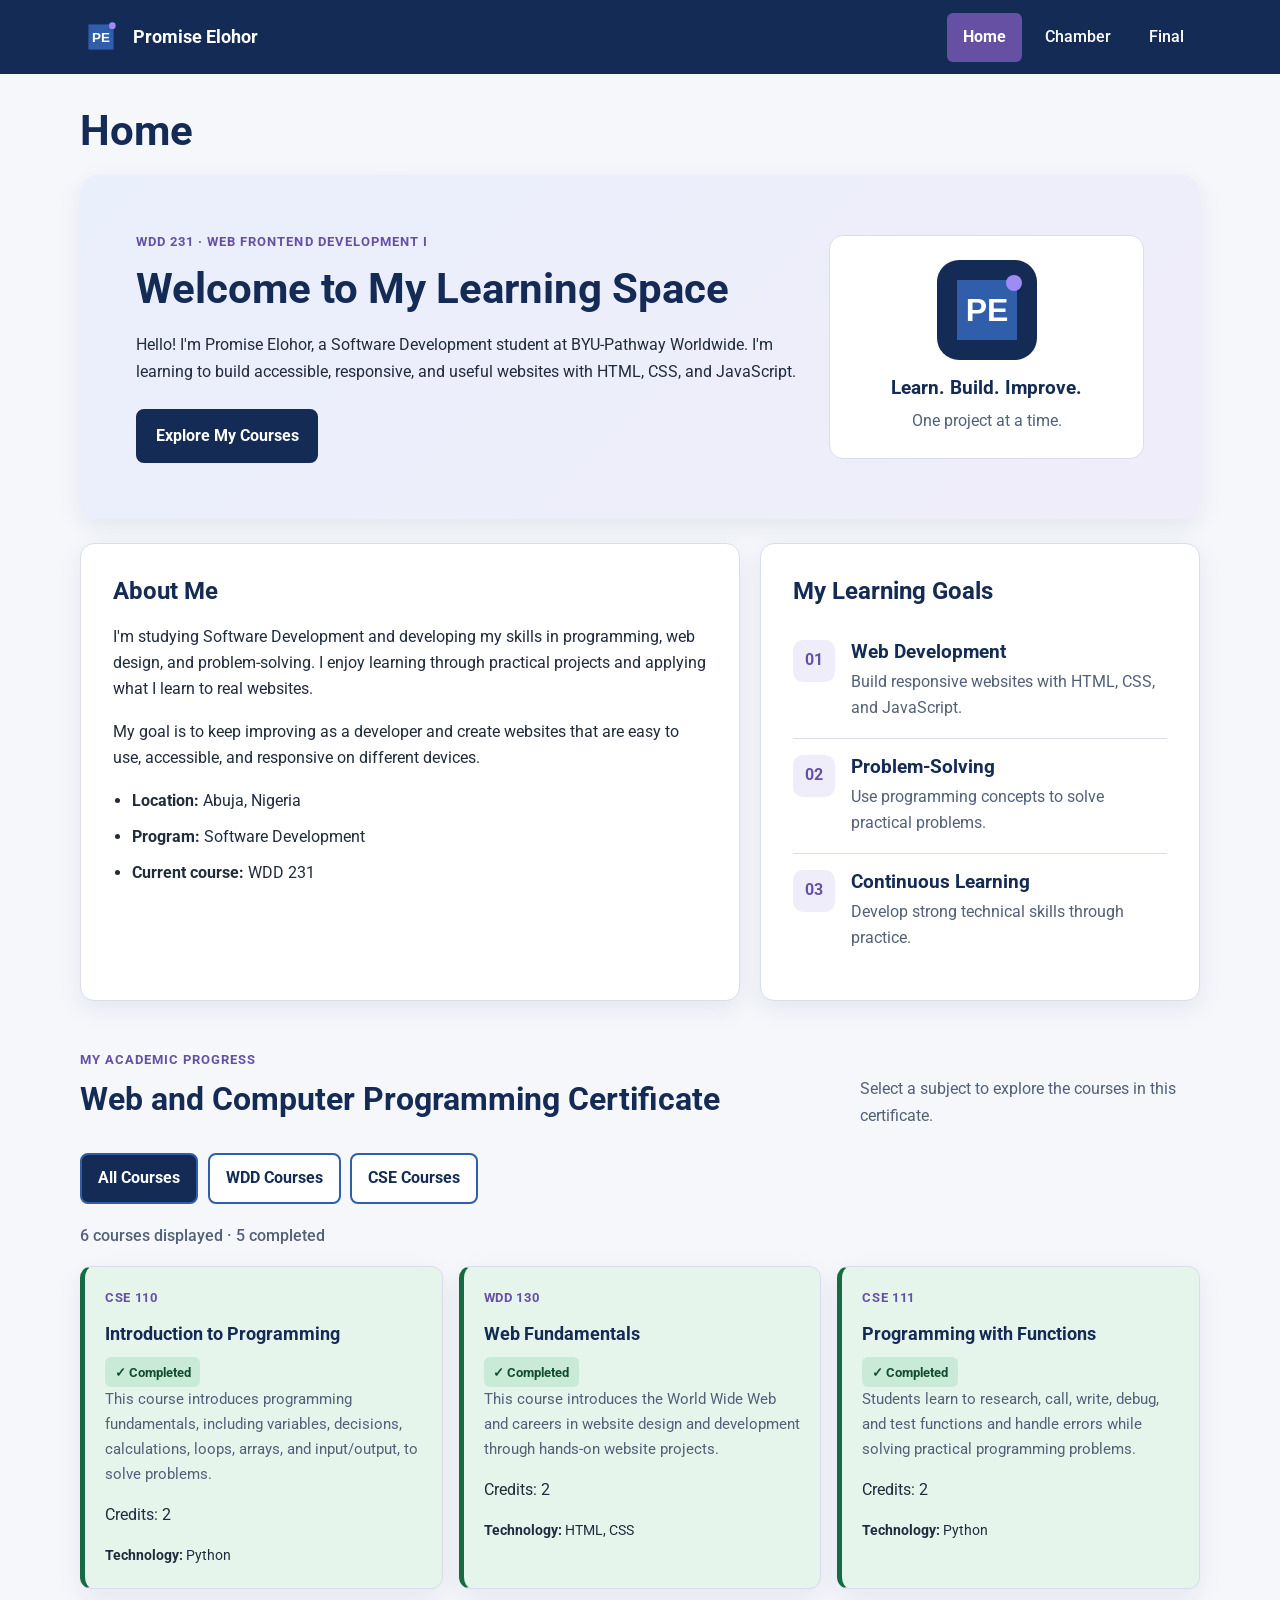
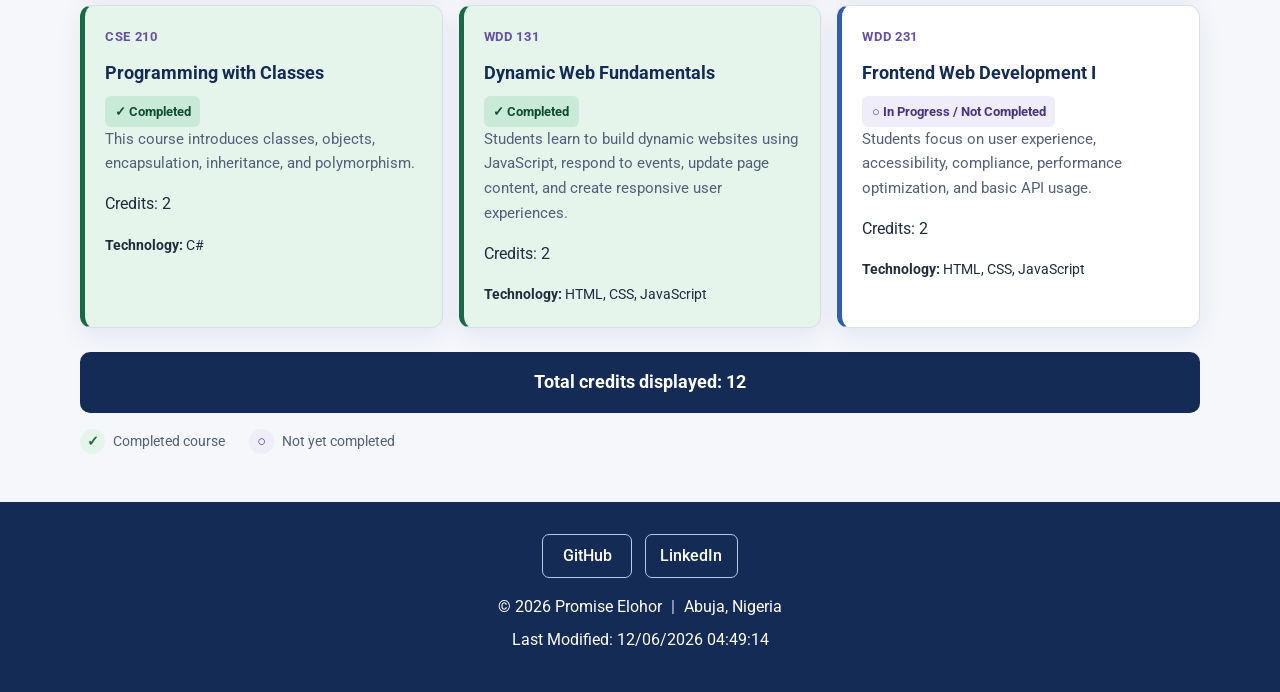
==== index.html @ 1673d223 "Complete WDD231 homepage and mobile layout" ====
<!DOCTYPE html>
<html lang="en">
<head>
    <meta charset="UTF-8">
    <meta name="viewport" content="width=device-width, initial-scale=1.0">
    <meta name="description" content="Promise Elohor's WDD231 course homepage featuring web development coursework, completed courses, and learning progress at BYU-Pathway Worldwide.">
    <meta name="author" content="Promise Elohor">
    <meta name="theme-color" content="#142b55">

    <title>WDD 231 | Promise Elohor</title>

    <link rel="icon" href="images/logo.svg" type="image/svg+xml">
    <link rel="preconnect" href="https://fonts.googleapis.com">
    <link rel="preconnect" href="https://fonts.gstatic.com" crossorigin>
    <link href="https://fonts.googleapis.com/css2?family=Roboto:wght@400;500;700&display=swap" rel="stylesheet">

    <link rel="stylesheet" href="styles/small.css">
    <link rel="stylesheet" href="styles/larger.css">

    <script src="scripts/navigation.js" defer></script>
    <script src="scripts/date.js" defer></script>
    <script src="scripts/course.js" defer></script>
</head>

<body>
    <header class="site-header">
        <a class="brand" href="index.html" aria-label="Promise Elohor home">
            <img src="images/logo.svg" alt="" width="48" height="48">
            <span>Promise Elohor</span>
        </a>

        <button
            class="menu-toggle"
            id="menuToggle"
            type="button"
            aria-label="Open navigation menu"
            aria-controls="primaryNav"
            aria-expanded="false">
            <span></span>
            <span></span>
            <span></span>
        </button>

        <nav class="primary-nav" id="primaryNav" aria-label="Main navigation">
            <a href="index.html" class="active" aria-current="page">Home</a>
            <a href="chamber/index.html">Chamber</a>
            <a href="final/index.html">Final</a>
        </nav>
    </header>

    <main>
        <h1>Home</h1>

        <section class="hero" aria-labelledby="welcomeHeading">
            <div class="hero-content">
                <p class="eyebrow">WDD 231 · Web Frontend Development I</p>
                <h2 id="welcomeHeading">Welcome to My Learning Space</h2>
                <p>
                    Hello! I'm Promise Elohor, a Software Development student
                    at BYU-Pathway Worldwide. I'm learning to build accessible,
                    responsive, and useful websites with HTML, CSS, and JavaScript.
                </p>
                <a class="button-link" href="#certificate">Explore My Courses</a>
            </div>

            <div class="hero-card">
                <img src="images/logo.svg" alt="" width="100" height="100">
                <h3>Learn. Build. Improve.</h3>
                <p>One project at a time.</p>
            </div>
        </section>

        <div class="content-grid">
            <section class="panel about-panel" aria-labelledby="aboutHeading">
                <h2 id="aboutHeading">About Me</h2>
                <p>
                    I'm studying Software Development and developing my skills
                    in programming, web design, and problem-solving. I enjoy
                    learning through practical projects and applying what I
                    learn to real websites.
                </p>
                <p>
                    My goal is to keep improving as a developer and create
                    websites that are easy to use, accessible, and responsive
                    on different devices.
                </p>
                <ul class="about-list">
                    <li><strong>Location:</strong> Abuja, Nigeria</li>
                    <li><strong>Program:</strong> Software Development</li>
                    <li><strong>Current course:</strong> WDD 231</li>
                </ul>
            </section>

            <section class="panel photo-panel" aria-labelledby="purposeHeading">
                <h2 id="purposeHeading">My Learning Goals</h2>
                <div class="goal-card">
                    <span class="goal-number">01</span>
                    <div>
                        <h3>Web Development</h3>
                        <p>Build responsive websites with HTML, CSS, and JavaScript.</p>
                    </div>
                </div>
                <div class="goal-card">
                    <span class="goal-number">02</span>
                    <div>
                        <h3>Problem-Solving</h3>
                        <p>Use programming concepts to solve practical problems.</p>
                    </div>
                </div>
                <div class="goal-card">
                    <span class="goal-number">03</span>
                    <div>
                        <h3>Continuous Learning</h3>
                        <p>Develop strong technical skills through practice.</p>
                    </div>
                </div>
            </section>
        </div>

        <section class="certificate-section" id="certificate" aria-labelledby="certificateHeading">
            <div class="section-heading">
                <div>
                    <p class="eyebrow">My academic progress</p>
                    <h2 id="certificateHeading">Web and Computer Programming Certificate</h2>
                </div>
                <p class="section-description">
                    Select a subject to explore the courses in this certificate.
                </p>
            </div>

            <div class="filter-buttons" role="group" aria-label="Filter courses">
                <button class="filter-button active" type="button" data-filter="ALL" aria-pressed="true">
                    All Courses
                </button>
                <button class="filter-button" type="button" data-filter="WDD" aria-pressed="false">
                    WDD Courses
                </button>
                <button class="filter-button" type="button" data-filter="CSE" aria-pressed="false">
                    CSE Courses
                </button>
            </div>

            <p class="course-summary" id="courseSummary" aria-live="polite">
                Loading courses...
            </p>

            <div class="course-grid" id="courseContainer">
                <p>Loading course information...</p>
            </div>

            <p class="credit-total" id="creditTotal" aria-live="polite">
                Total credits: 0
            </p>

            <div class="course-legend">
                <span class="legend-item">
                    <span class="legend-mark completed-mark" aria-hidden="true">✓</span>
                    Completed course
                </span>
                <span class="legend-item">
                    <span class="legend-mark pending-mark" aria-hidden="true">○</span>
                    Not yet completed
                </span>
            </div>
        </section>
    </main>

    <footer class="site-footer">
        <div class="social-links" aria-label="Social media links">
            <a href="https://github.com/elohorpromise2"
               target="_blank" rel="noopener noreferrer">
                GitHub
            </a>
            <a href="https://www.linkedin.com/"
               target="_blank" rel="noopener noreferrer">
                LinkedIn
            </a>
        </div>

        <p class="copyright">
            &copy; <span id="currentYear"></span> Promise Elohor
            <span class="footer-divider">|</span> Abuja, Nigeria
        </p>

        <p class="modified">
            Last Modified: <span id="lastModified"></span>
        </p>
    </footer>
</body>
</html>
---- styles/small.css ----
:root {
    --navy: #142b55;
    --blue: #315eaa;
    --purple: #6650a4;
    --light-purple: #f0edfa;
    --light-blue: #edf3fc;
    --page-bg: #f5f7fb;
    --white: #ffffff;
    --text: #202b3c;
    --muted: #526078;
    --border: #d8dfeb;
    --success: #176b43;
    --success-bg: #e6f5ec;
    --shadow: 0 8px 24px rgba(20, 43, 85, 0.08);
}

* {
    box-sizing: border-box;
}

html {
    scroll-behavior: smooth;
    scroll-padding-top: 1rem;
}

body {
    margin: 0;
    background: var(--page-bg);
    color: var(--text);
    font-family: "Roboto", sans-serif;
    font-size: 1rem;
    line-height: 1.65;
}

img {
    display: block;
    max-width: 100%;
    height: auto;
}

a {
    color: var(--blue);
}

a:focus-visible,
button:focus-visible {
    outline: 3px solid var(--purple);
    outline-offset: 4px;
}

.site-header {
    display: flex;
    align-items: center;
    justify-content: space-between;
    flex-wrap: wrap;
    gap: 1rem;
    padding: 0.8rem 5%;
    background: var(--navy);
    color: var(--white);
}

.brand {
    display: inline-flex;
    align-items: center;
    gap: 0.7rem;
    color: var(--white);
    text-decoration: none;
    font-size: 1.15rem;
    font-weight: 700;
}

.brand img {
    width: 42px;
    height: 42px;
}

.menu-toggle {
    display: flex;
    flex-direction: column;
    justify-content: center;
    gap: 5px;
    width: 44px;
    height: 44px;
    padding: 9px;
    border: 1px solid #9db3dc;
    border-radius: 8px;
    background: transparent;
    cursor: pointer;
}

.menu-toggle span {
    display: block;
    width: 100%;
    height: 3px;
    border-radius: 3px;
    background: var(--white);
}

.primary-nav {
    display: none;
    flex-basis: 100%;
    flex-direction: column;
    gap: 0.4rem;
}

.primary-nav.open {
    display: flex;
}

.primary-nav a {
    padding: 0.7rem 1rem;
    border-radius: 6px;
    color: var(--white);
    text-decoration: none;
    font-weight: 500;
    transition: background-color 0.2s ease;
}

.primary-nav a:hover,
.primary-nav a:focus-visible {
    background: #315eaa;
}

.primary-nav a.active {
    background: var(--purple);
    font-weight: 700;
}

main {
    width: min(100% - 2rem, 1120px);
    margin: 0 auto;
    padding: 1.5rem 0 3rem;
}

h1 {
    margin: 0 0 1.2rem;
    color: var(--navy);
    font-size: clamp(2rem, 6vw, 2.6rem);
    line-height: 1.2;
}

h2,
h3,
p {
    margin-top: 0;
}

h2 {
    color: var(--navy);
    line-height: 1.3;
}

h3 {
    line-height: 1.35;
}

.hero {
    display: grid;
    gap: 1.5rem;
    padding: clamp(1.3rem, 5vw, 3rem);
    border-radius: 18px;
    background: linear-gradient(135deg, #e9effb, #f0edfa);
    box-shadow: var(--shadow);
}

.hero-content h2 {
    margin-bottom: 1rem;
    font-size: clamp(1.7rem, 5vw, 2.6rem);
}

.eyebrow {
    margin-bottom: 0.6rem;
    color: var(--purple);
    font-size: 0.8rem;
    font-weight: 700;
    letter-spacing: 0.08em;
    text-transform: uppercase;
}

.button-link {
    display: inline-block;
    margin-top: 0.5rem;
    padding: 0.75rem 1.1rem;
    border: 2px solid var(--navy);
    border-radius: 8px;
    background: var(--navy);
    color: var(--white);
    font-weight: 700;
    text-decoration: none;
    transition: background-color 0.2s ease;
}

.button-link:hover {
    background: var(--blue);
}

.hero-card {
    display: flex;
    flex-direction: column;
    align-items: center;
    justify-content: center;
    padding: 1.5rem;
    border: 1px solid var(--border);
    border-radius: 14px;
    background: var(--white);
    text-align: center;
}

.hero-card img {
    width: 100px;
    margin-bottom: 1rem;
}

.hero-card h3 {
    margin-bottom: 0.4rem;
    color: var(--navy);
}

.hero-card p {
    margin-bottom: 0;
    color: var(--muted);
}

.content-grid {
    display: grid;
    gap: 1.3rem;
    margin-top: 1.5rem;
}

.panel {
    min-width: 0;
    padding: clamp(1.2rem, 4vw, 2rem);
    border: 1px solid var(--border);
    border-radius: 14px;
    background: var(--white);
    box-shadow: var(--shadow);
}

.panel h2 {
    margin-bottom: 1rem;
    font-size: 1.5rem;
}

.about-list {
    display: grid;
    gap: 0.6rem;
    padding-left: 1.2rem;
}

.goal-card {
    display: flex;
    align-items: flex-start;
    gap: 1rem;
    padding: 1rem 0;
    border-bottom: 1px solid var(--border);
}

.goal-card:last-child {
    border-bottom: 0;
}

.goal-number {
    display: grid;
    flex: 0 0 42px;
    width: 42px;
    height: 42px;
    place-items: center;
    border-radius: 10px;
    background: var(--light-purple);
    color: var(--purple);
    font-weight: 700;
}

.goal-card h3 {
    margin-bottom: 0.25rem;
    color: var(--navy);
}

.goal-card p {
    margin-bottom: 0;
    color: var(--muted);
}

.certificate-section {
    margin-top: 3rem;
    scroll-margin-top: 1rem;
}

.section-heading {
    margin-bottom: 1.5rem;
}

.section-heading h2 {
    margin-bottom: 0.5rem;
    font-size: clamp(1.5rem, 4vw, 2rem);
}

.section-description {
    max-width: 620px;
    margin-bottom: 0;
    color: var(--muted);
}

.filter-buttons {
    display: flex;
    flex-wrap: wrap;
    gap: 0.6rem;
    margin: 1.2rem 0;
}

.filter-button {
    min-height: 44px;
    padding: 0.65rem 1rem;
    border: 2px solid var(--blue);
    border-radius: 8px;
    background: var(--white);
    color: var(--navy);
    font: inherit;
    font-weight: 700;
    cursor: pointer;
    transition: background-color 0.2s ease, color 0.2s ease;
}

.filter-button:hover {
    background: var(--light-blue);
}

.filter-button.active {
    background: var(--navy);
    color: var(--white);
}

.course-summary {
    color: var(--muted);
    font-weight: 500;
}

.course-grid {
    display: grid;
    grid-template-columns: minmax(0, 1fr);
    gap: 1rem;
}

.course-card {
    min-width: 0;
    padding: 1.25rem;
    border: 1px solid var(--border);
    border-left: 5px solid var(--blue);
    border-radius: 12px;
    background: var(--white);
    box-shadow: var(--shadow);
}

.course-card.completed {
    border-left-color: var(--success);
    background: var(--success-bg);
}

.course-card h3 {
    margin: 0.65rem 0;
    color: var(--navy);
    font-size: 1.15rem;
}

.course-card p {
    overflow-wrap: anywhere;
}

.course-card .course-description {
    color: var(--muted);
    font-size: 0.94rem;
}

.course-card .course-tech {
    margin-bottom: 0;
    font-size: 0.9rem;
}

.course-code {
    color: var(--purple);
    font-size: 0.82rem;
    font-weight: 700;
    letter-spacing: 0.05em;
}

.course-status {
    display: inline-block;
    padding: 0.3rem 0.6rem;
    border-radius: 6px;
    background: var(--light-purple);
    color: #49347f;
    font-size: 0.8rem;
    font-weight: 700;
}

.completed .course-status {
    background: #c9ead6;
    color: #104d30;
}

.credit-total {
    margin: 1.5rem 0 0;
    padding: 1rem;
    border-radius: 10px;
    background: var(--navy);
    color: var(--white);
    font-size: 1.1rem;
    font-weight: 700;
    text-align: center;
}

.course-legend {
    display: flex;
    flex-wrap: wrap;
    gap: 0.8rem 1.5rem;
    margin-top: 1rem;
    color: var(--muted);
    font-size: 0.9rem;
}

.legend-item {
    display: inline-flex;
    align-items: center;
    gap: 0.5rem;
}

.legend-mark {
    display: inline-grid;
    width: 25px;
    height: 25px;
    place-items: center;
    border-radius: 50%;
    font-weight: 700;
}

.completed-mark {
    background: var(--success-bg);
    color: var(--success);
}

.pending-mark {
    background: var(--light-purple);
    color: #49347f;
}

.site-footer {
    padding: 2rem 1rem;
    background: var(--navy);
    color: var(--white);
    text-align: center;
}

.social-links {
    display: flex;
    flex-wrap: wrap;
    justify-content: center;
    gap: 0.8rem;
    margin-bottom: 1rem;
}

.social-links a {
    display: inline-block;
    min-width: 90px;
    padding: 0.5rem 0.9rem;
    border: 1px solid #b8c9e8;
    border-radius: 7px;
    color: var(--white);
    font-weight: 500;
    text-decoration: none;
}

.social-links a:hover {
    background: var(--blue);
}

.copyright,
.modified {
    margin-bottom: 0.4rem;
    overflow-wrap: anywhere;
}

.footer-divider {
    padding: 0 0.3rem;
    color: #c7d5f0;
}

@media (prefers-reduced-motion: reduce) {
    *,
    *::before,
    *::after {
        scroll-behavior: auto !important;
        transition-duration: 0.01ms !important;
        animation-duration: 0.01ms !important;
    }
}
---- styles/larger.css ----
@media screen and (min-width: 700px) {
    .site-header {
        flex-wrap: nowrap;
        padding-right: max(5%, calc((100% - 1120px) / 2));
        padding-left: max(5%, calc((100% - 1120px) / 2));
    }

    .menu-toggle {
        display: none;
    }

    .primary-nav {
        display: flex;
        flex-basis: auto;
        flex-direction: row;
        align-items: center;
        gap: 0.4rem;
    }

    .primary-nav a {
        white-space: nowrap;
    }

    main {
        padding-top: 2rem;
    }

    .hero {
        grid-template-columns: minmax(0, 1.7fr) minmax(220px, 0.8fr);
        align-items: center;
    }

    .content-grid {
        grid-template-columns: minmax(0, 1.2fr) minmax(0, 0.8fr);
        align-items: stretch;
    }

    .course-grid {
        grid-template-columns: repeat(2, minmax(0, 1fr));
    }

    .section-heading {
        display: flex;
        align-items: end;
        justify-content: space-between;
        gap: 2rem;
    }

    .section-description {
        max-width: 340px;
    }
}

@media screen and (min-width: 1000px) {
    .course-grid {
        grid-template-columns: repeat(3, minmax(0, 1fr));
    }

    .hero {
        padding: 3.5rem;
    }
}
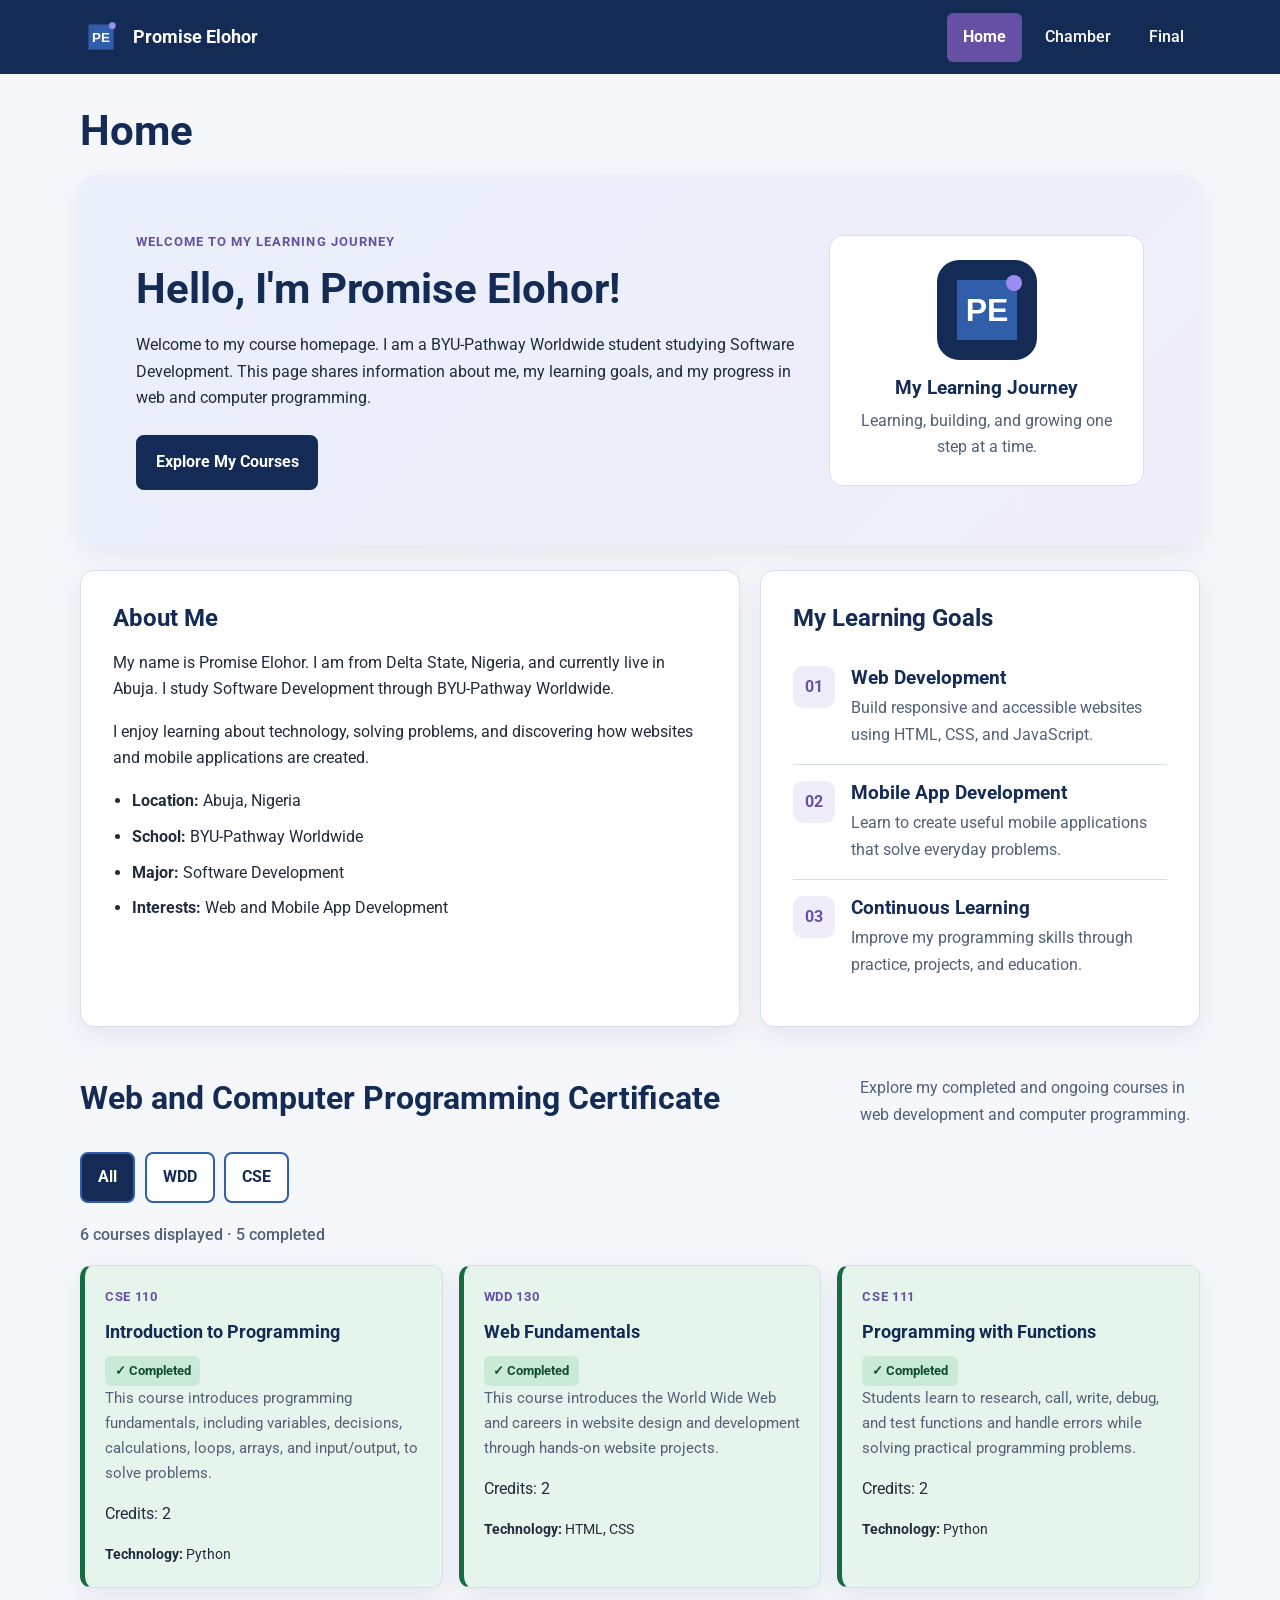
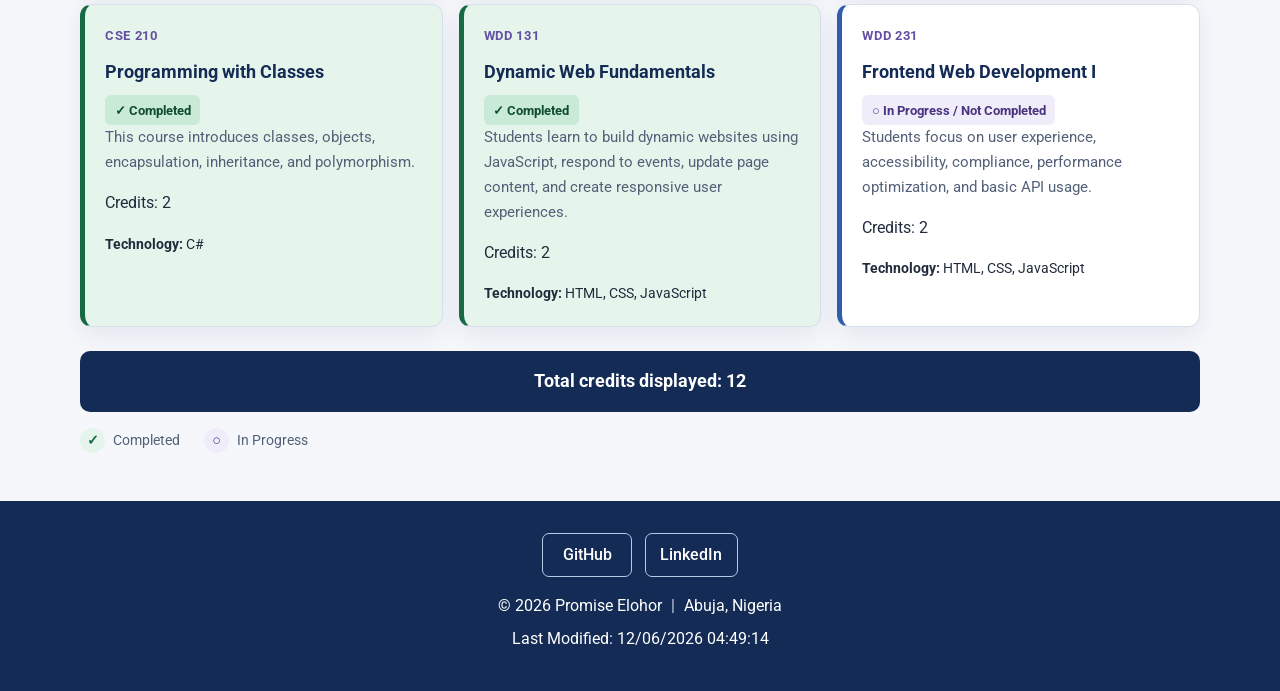
==== commit 5fa44877: "Update homepage and fix navigation" ====
--- a/index.html
+++ b/index.html
@@ -4,15 +4,16 @@
 <head>
     <meta charset="UTF-8">
     <meta name="viewport" content="width=device-width, initial-scale=1.0">
-    <meta name="description" content="Promise Elohor's WDD231 course homepage featuring web development coursework, completed courses, and learning progress at BYU-Pathway Worldwide.">
+
+    <meta name="description" content="Welcome to Promise Elohor's WDD 231 course homepage. Learn about my Software Development journey, learning goals, and completed courses at BYU-Pathway Worldwide.">
+
     <meta name="author" content="Promise Elohor">
-    <meta name="theme-color" content="#142b55">
 
     <title>WDD 231 | Promise Elohor</title>
 
-    <link rel="icon" href="images/logo.svg" type="image/svg+xml">
     <link rel="preconnect" href="https://fonts.googleapis.com">
     <link rel="preconnect" href="https://fonts.gstatic.com" crossorigin>
+
     <link href="https://fonts.googleapis.com/css2?family=Roboto:wght@400;500;700&display=swap" rel="stylesheet">
 
     <link rel="stylesheet" href="styles/small.css">
@@ -24,168 +25,245 @@
 </head>
 
 <body>
+
     <header class="site-header">
-        <a class="brand" href="index.html" aria-label="Promise Elohor home">
-            <img src="images/logo.svg" alt="" width="48" height="48">
+
+        <a href="index.html" class="brand">
+            <img src="images/logo.svg" alt="Promise Elohor logo">
             <span>Promise Elohor</span>
         </a>
 
-        <button
-            class="menu-toggle"
-            id="menuToggle"
-            type="button"
-            aria-label="Open navigation menu"
-            aria-controls="primaryNav"
-            aria-expanded="false">
+        <button class="menu-toggle"
+                id="menuButton"
+                aria-label="Open navigation menu"
+                aria-expanded="false"
+                aria-controls="primaryNav">
+
             <span></span>
             <span></span>
             <span></span>
+
         </button>
 
         <nav class="primary-nav" id="primaryNav" aria-label="Main navigation">
-            <a href="index.html" class="active" aria-current="page">Home</a>
+            <a href="index.html" class="active">Home</a>
             <a href="chamber/index.html">Chamber</a>
             <a href="final/index.html">Final</a>
         </nav>
+
     </header>
 
     <main>
+
         <h1>Home</h1>
 
-        <section class="hero" aria-labelledby="welcomeHeading">
+        <section class="hero">
+
             <div class="hero-content">
-                <p class="eyebrow">WDD 231 · Web Frontend Development I</p>
-                <h2 id="welcomeHeading">Welcome to My Learning Space</h2>
-                <p>
-                    Hello! I'm Promise Elohor, a Software Development student
-                    at BYU-Pathway Worldwide. I'm learning to build accessible,
-                    responsive, and useful websites with HTML, CSS, and JavaScript.
-                </p>
-                <a class="button-link" href="#certificate">Explore My Courses</a>
+
+                <p class="eyebrow">Welcome to my learning journey</p>
+
+                <h2>Hello, I'm Promise Elohor!</h2>
+
+                <p>
+                    Welcome to my course homepage. I am a BYU-Pathway
+                    Worldwide student studying Software Development.
+                    This page shares information about me, my learning
+                    goals, and my progress in web and computer programming.
+                </p>
+
+                <a href="#certificate" class="button-link">
+                    Explore My Courses
+                </a>
+
             </div>
 
             <div class="hero-card">
-                <img src="images/logo.svg" alt="" width="100" height="100">
-                <h3>Learn. Build. Improve.</h3>
-                <p>One project at a time.</p>
-            </div>
+
+                <img src="images/logo.svg" alt="Promise Elohor personal logo">
+
+                <h3>My Learning Journey</h3>
+
+                <p>
+                    Learning, building, and growing one step at a time.
+                </p>
+
+            </div>
+
         </section>
 
         <div class="content-grid">
-            <section class="panel about-panel" aria-labelledby="aboutHeading">
-                <h2 id="aboutHeading">About Me</h2>
-                <p>
-                    I'm studying Software Development and developing my skills
-                    in programming, web design, and problem-solving. I enjoy
-                    learning through practical projects and applying what I
-                    learn to real websites.
-                </p>
-                <p>
-                    My goal is to keep improving as a developer and create
-                    websites that are easy to use, accessible, and responsive
-                    on different devices.
-                </p>
+
+            <section class="panel">
+
+                <h2>About Me</h2>
+
+                <p>
+                    My name is Promise Elohor. I am from Delta State,
+                    Nigeria, and currently live in Abuja. I study
+                    Software Development through BYU-Pathway Worldwide.
+                </p>
+
+                <p>
+                    I enjoy learning about technology, solving problems,
+                    and discovering how websites and mobile applications
+                    are created.
+                </p>
+
                 <ul class="about-list">
                     <li><strong>Location:</strong> Abuja, Nigeria</li>
-                    <li><strong>Program:</strong> Software Development</li>
-                    <li><strong>Current course:</strong> WDD 231</li>
+                    <li><strong>School:</strong> BYU-Pathway Worldwide</li>
+                    <li><strong>Major:</strong> Software Development</li>
+                    <li><strong>Interests:</strong> Web and Mobile App Development</li>
                 </ul>
+
             </section>
 
-            <section class="panel photo-panel" aria-labelledby="purposeHeading">
-                <h2 id="purposeHeading">My Learning Goals</h2>
+            <section class="panel">
+
+                <h2>My Learning Goals</h2>
+
                 <div class="goal-card">
+
                     <span class="goal-number">01</span>
+
                     <div>
                         <h3>Web Development</h3>
-                        <p>Build responsive websites with HTML, CSS, and JavaScript.</p>
+                        <p>
+                            Build responsive and accessible websites
+                            using HTML, CSS, and JavaScript.
+                        </p>
                     </div>
+
                 </div>
+
                 <div class="goal-card">
+
                     <span class="goal-number">02</span>
+
                     <div>
-                        <h3>Problem-Solving</h3>
-                        <p>Use programming concepts to solve practical problems.</p>
+                        <h3>Mobile App Development</h3>
+                        <p>
+                            Learn to create useful mobile applications
+                            that solve everyday problems.
+                        </p>
                     </div>
+
                 </div>
+
                 <div class="goal-card">
+
                     <span class="goal-number">03</span>
+
                     <div>
                         <h3>Continuous Learning</h3>
-                        <p>Develop strong technical skills through practice.</p>
+                        <p>
+                            Improve my programming skills through
+                            practice, projects, and education.
+                        </p>
                     </div>
+
                 </div>
+
             </section>
+
         </div>
 
-        <section class="certificate-section" id="certificate" aria-labelledby="certificateHeading">
+        <section class="certificate-section" id="certificate">
+
             <div class="section-heading">
-                <div>
-                    <p class="eyebrow">My academic progress</p>
-                    <h2 id="certificateHeading">Web and Computer Programming Certificate</h2>
-                </div>
+
+                <h2>Web and Computer Programming Certificate</h2>
+
                 <p class="section-description">
-                    Select a subject to explore the courses in this certificate.
-                </p>
-            </div>
-
-            <div class="filter-buttons" role="group" aria-label="Filter courses">
-                <button class="filter-button active" type="button" data-filter="ALL" aria-pressed="true">
-                    All Courses
+                    Explore my completed and ongoing courses in web
+                    development and computer programming.
+                </p>
+
+            </div>
+
+            <div class="filter-buttons" aria-label="Course filters">
+
+                <button class="filter-button active"
+                        data-filter="ALL"
+                        aria-pressed="true">
+                    All
                 </button>
-                <button class="filter-button" type="button" data-filter="WDD" aria-pressed="false">
-                    WDD Courses
+
+                <button class="filter-button"
+                        data-filter="WDD"
+                        aria-pressed="false">
+                    WDD
                 </button>
-                <button class="filter-button" type="button" data-filter="CSE" aria-pressed="false">
-                    CSE Courses
+
+                <button class="filter-button"
+                        data-filter="CSE"
+                        aria-pressed="false">
+                    CSE
                 </button>
-            </div>
-
-            <p class="course-summary" id="courseSummary" aria-live="polite">
+
+            </div>
+
+            <p class="course-summary" id="courseSummary">
                 Loading courses...
             </p>
 
             <div class="course-grid" id="courseContainer">
-                <p>Loading course information...</p>
-            </div>
-
-            <p class="credit-total" id="creditTotal" aria-live="polite">
-                Total credits: 0
+                <!-- Course cards are generated by course.js -->
+            </div>
+
+            <p class="credit-total" id="creditTotal">
+                Total Credits: 0
             </p>
 
             <div class="course-legend">
+
                 <span class="legend-item">
-                    <span class="legend-mark completed-mark" aria-hidden="true">✓</span>
-                    Completed course
+                    <span class="legend-mark completed-mark">✓</span>
+                    Completed
                 </span>
+
                 <span class="legend-item">
-                    <span class="legend-mark pending-mark" aria-hidden="true">○</span>
-                    Not yet completed
+                    <span class="legend-mark pending-mark">○</span>
+                    In Progress
                 </span>
-            </div>
+
+            </div>
+
         </section>
+
     </main>
 
     <footer class="site-footer">
-        <div class="social-links" aria-label="Social media links">
+
+        <nav class="social-links" aria-label="Social media links">
+
             <a href="https://github.com/elohorpromise2"
-               target="_blank" rel="noopener noreferrer">
+               target="_blank"
+               rel="noopener noreferrer">
                 GitHub
             </a>
+
             <a href="https://www.linkedin.com/"
-               target="_blank" rel="noopener noreferrer">
+               target="_blank"
+               rel="noopener noreferrer">
                 LinkedIn
             </a>
-        </div>
+
+        </nav>
 
         <p class="copyright">
-            &copy; <span id="currentYear"></span> Promise Elohor
-            <span class="footer-divider">|</span> Abuja, Nigeria
+            &copy; <span id="currentYear"></span>
+            Promise Elohor
+            <span class="footer-divider">|</span>
+            Abuja, Nigeria
         </p>
 
         <p class="modified">
             Last Modified: <span id="lastModified"></span>
         </p>
+
     </footer>
+
 </body>
 </html>
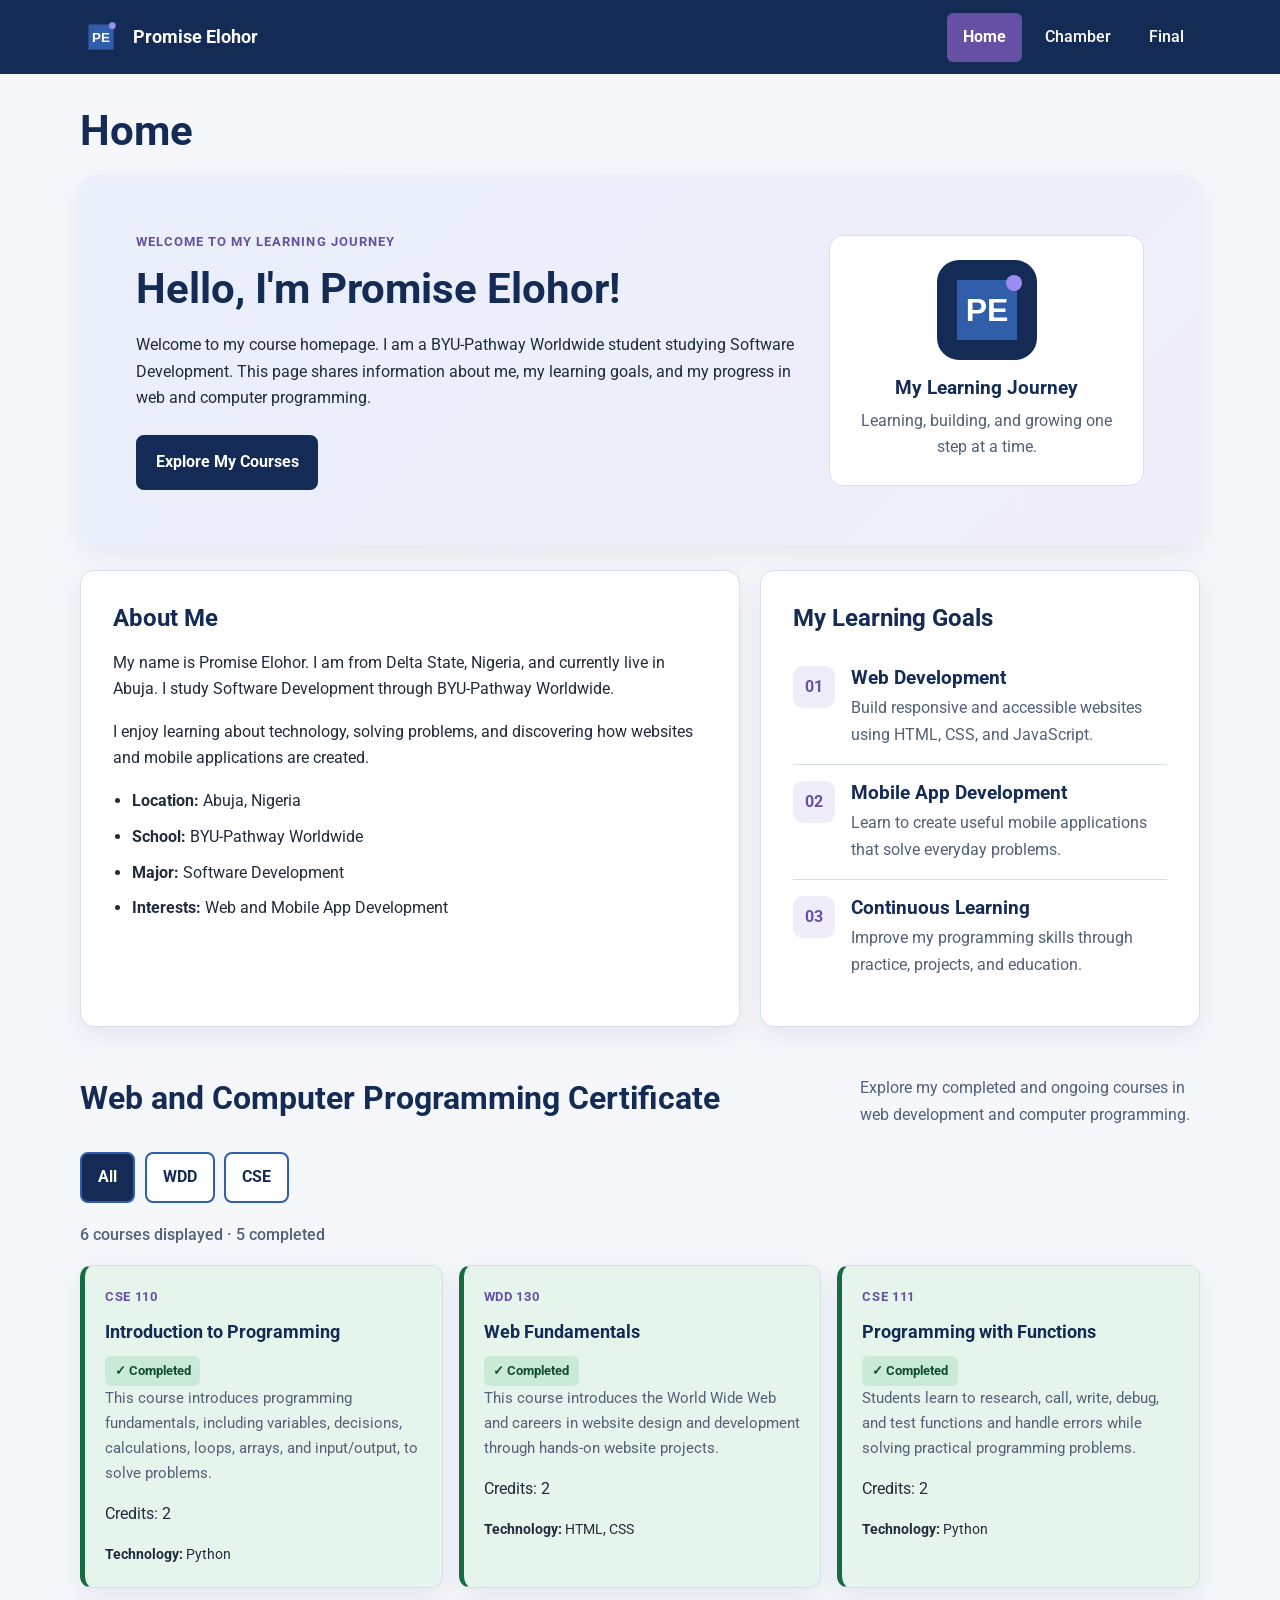
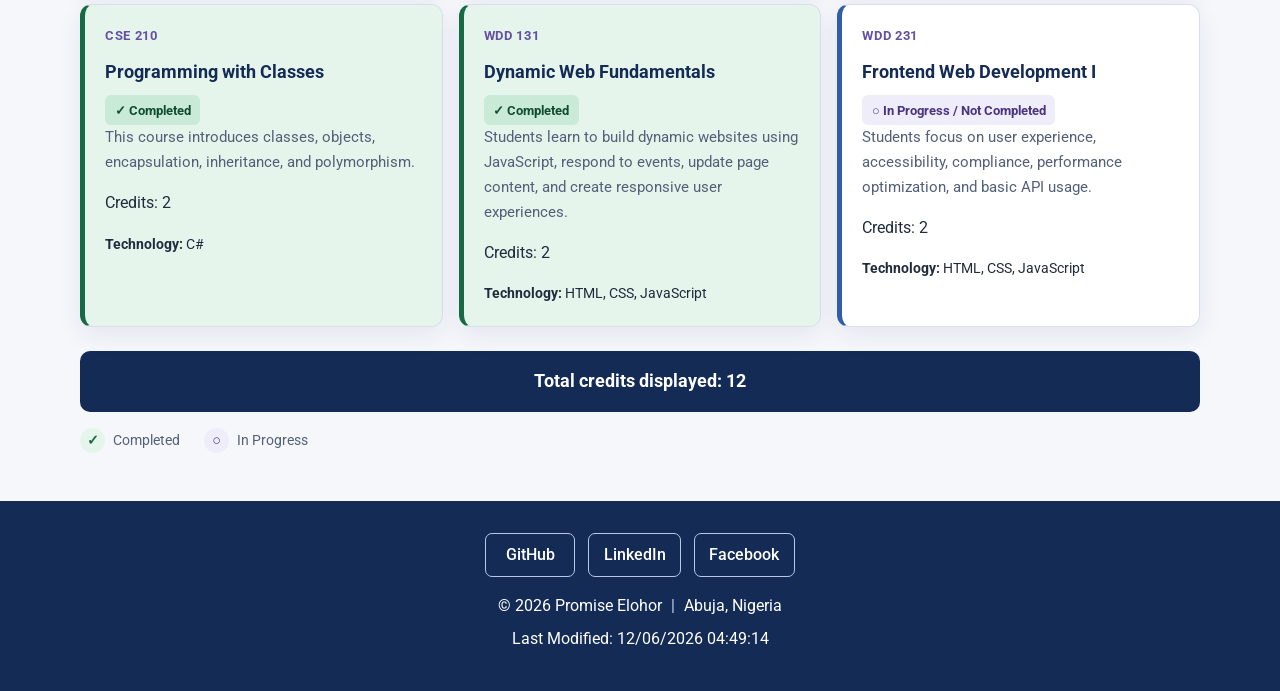
==== commit 31dd5ded: "Add social media links to homepage" ====
--- a/index.html
+++ b/index.html
@@ -1,11 +1,10 @@
-
 <!DOCTYPE html>
 <html lang="en">
 <head>
     <meta charset="UTF-8">
     <meta name="viewport" content="width=device-width, initial-scale=1.0">
 
-    <meta name="description" content="Welcome to Promise Elohor's WDD 231 course homepage. Learn about my Software Development journey, learning goals, and completed courses at BYU-Pathway Worldwide.">
+    <meta name="description" content="Explore Promise Elohor's WDD 231 homepage, Software Development studies, learning goals, and progress at BYU-Pathway Worldwide.">
 
     <meta name="author" content="Promise Elohor">
 
@@ -35,6 +34,7 @@
 
         <button class="menu-toggle"
                 id="menuButton"
+                type="button"
                 aria-label="Open navigation menu"
                 aria-expanded="false"
                 aria-controls="primaryNav">
@@ -46,7 +46,7 @@
         </button>
 
         <nav class="primary-nav" id="primaryNav" aria-label="Main navigation">
-            <a href="index.html" class="active">Home</a>
+            <a href="index.html" class="active" aria-current="page">Home</a>
             <a href="chamber/index.html">Chamber</a>
             <a href="final/index.html">Final</a>
         </nav>
@@ -182,21 +182,24 @@
 
             </div>
 
-            <div class="filter-buttons" aria-label="Course filters">
+            <div class="filter-buttons">
 
                 <button class="filter-button active"
+                        type="button"
                         data-filter="ALL"
                         aria-pressed="true">
                     All
                 </button>
 
                 <button class="filter-button"
+                        type="button"
                         data-filter="WDD"
                         aria-pressed="false">
                     WDD
                 </button>
 
                 <button class="filter-button"
+                        type="button"
                         data-filter="CSE"
                         aria-pressed="false">
                     CSE
@@ -238,16 +241,22 @@
 
         <nav class="social-links" aria-label="Social media links">
 
-            <a href="https://github.com/elohorpromise2"
+            <a href="https://github.com/elohorpromise2/wdd231"
                target="_blank"
                rel="noopener noreferrer">
                 GitHub
             </a>
 
-            <a href="https://www.linkedin.com/"
+            <a href="https://www.linkedin.com/in/promise-elohor-b574113a4/"
                target="_blank"
                rel="noopener noreferrer">
                 LinkedIn
+            </a>
+
+            <a href="https://www.facebook.com/share/19TyvLLjwH/"
+               target="_blank"
+               rel="noopener noreferrer">
+                Facebook
             </a>
 
         </nav>
@@ -266,4 +275,4 @@
     </footer>
 
 </body>
-</html>
+</html>
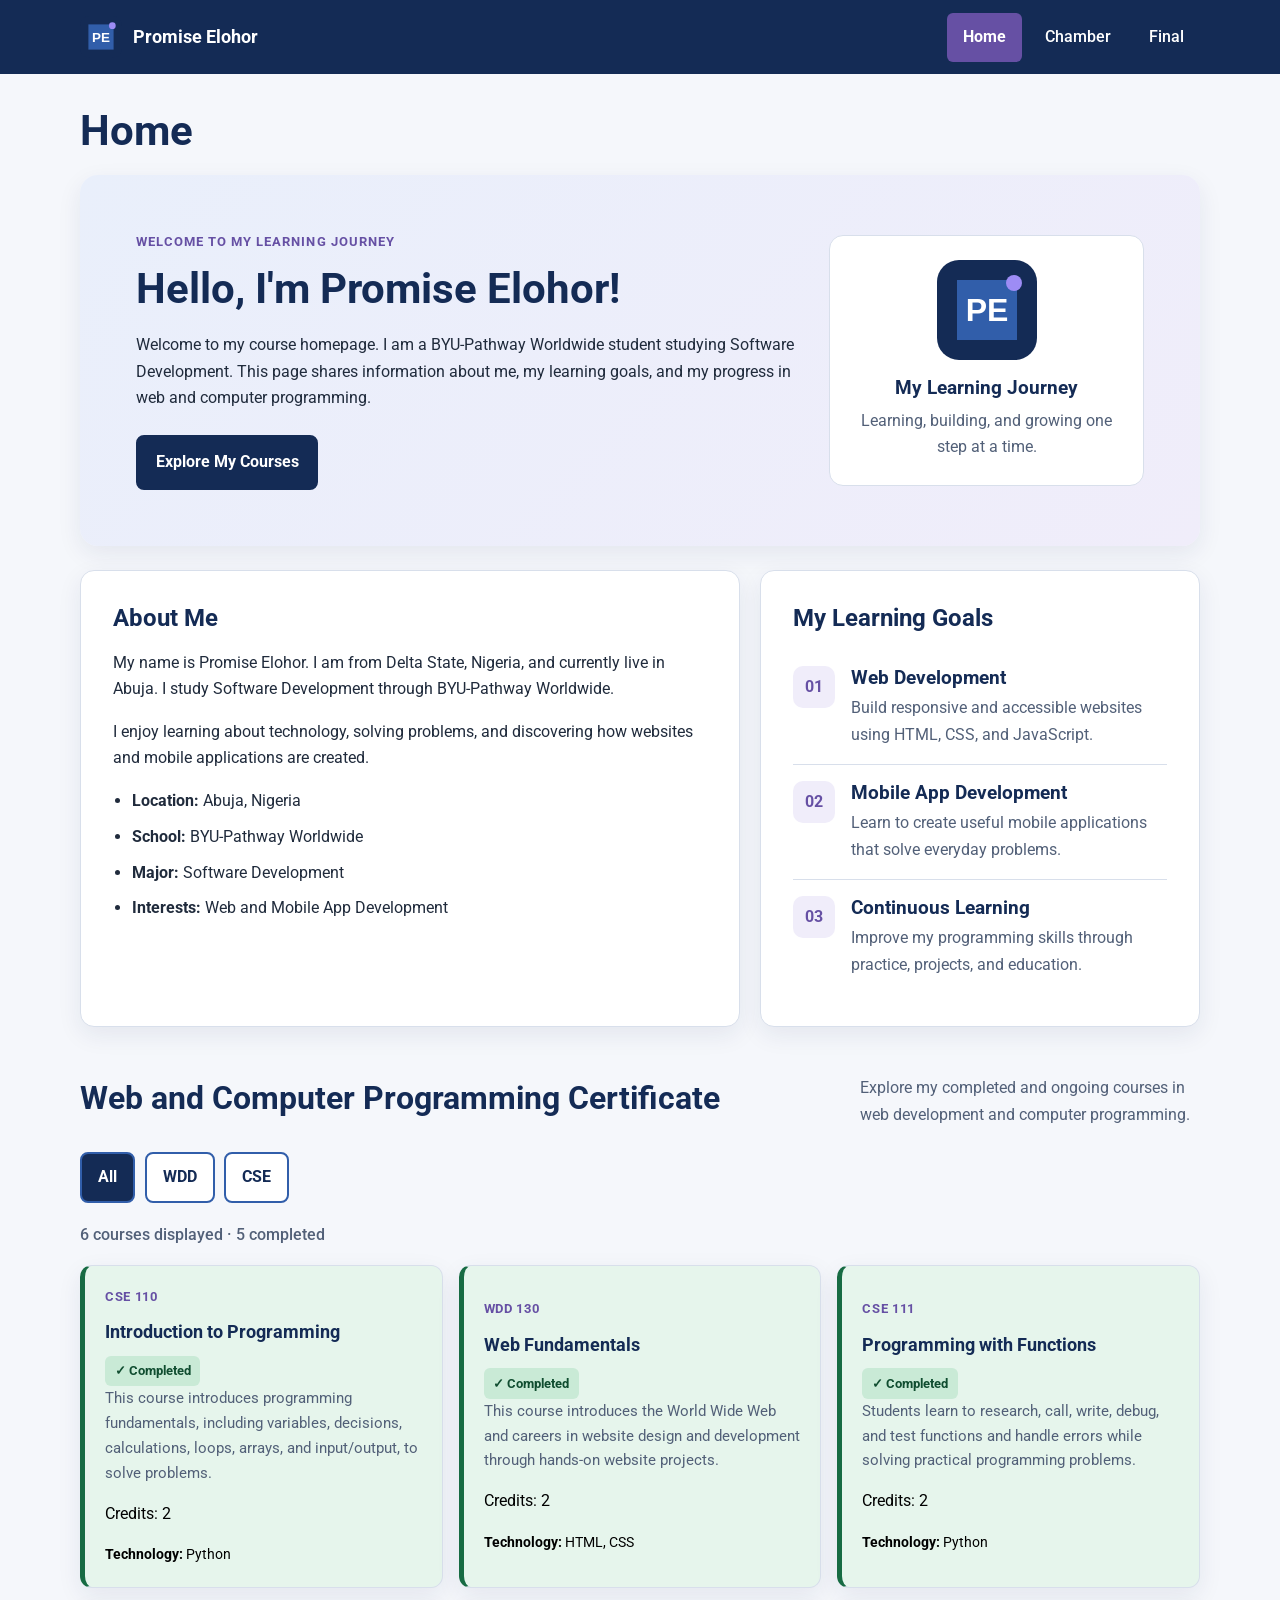
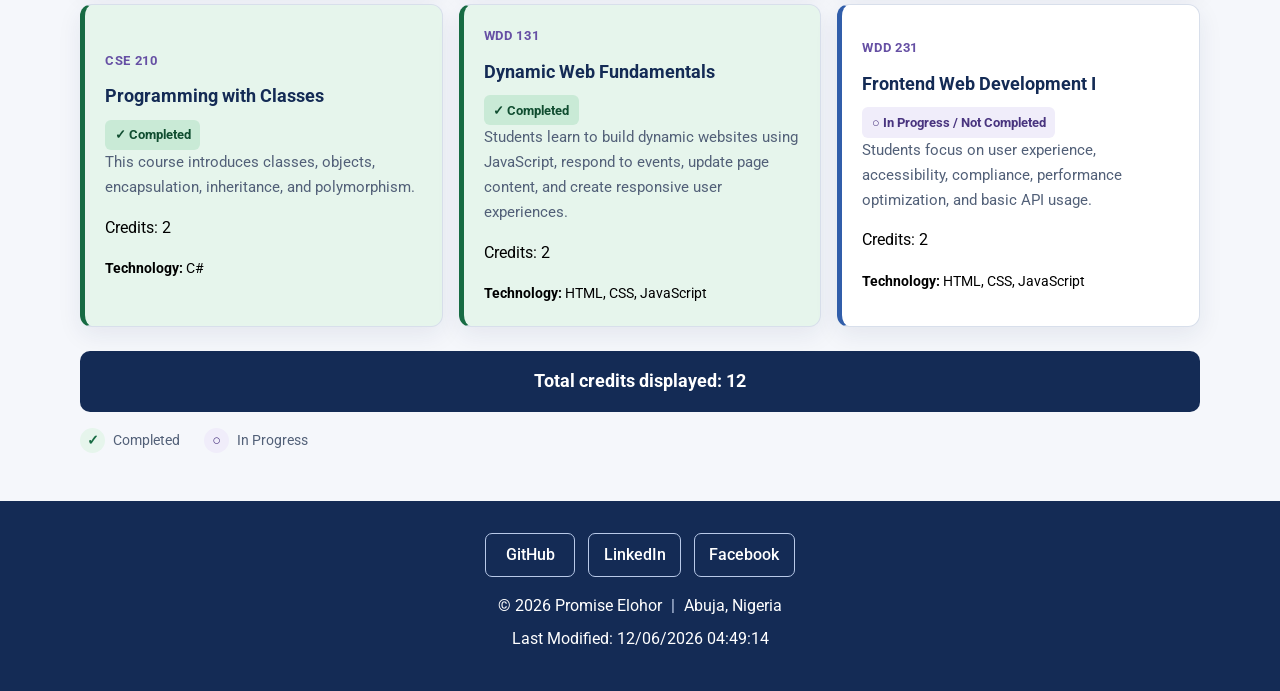
==== commit a68732c1: "Complete W04 modal dialog activity" ====
--- a/index.html
+++ b/index.html
@@ -234,7 +234,8 @@
             </div>
 
         </section>
-
+       
+        <dialog id="course-details"></dialog>
     </main>
 
     <footer class="site-footer">
--- a/styles/small.css
+++ b/styles/small.css
@@ -350,6 +350,10 @@
     border-radius: 12px;
     background: var(--white);
     box-shadow: var(--shadow);
+    width: 100%;
+    text-align: left;
+    font: inherit;
+    cursor: pointer;
 }
 
 .course-card.completed {
@@ -486,11 +490,30 @@
 }
 
 @media (prefers-reduced-motion: reduce) {
-    *,
-    *::before,
-    *::after {
-        scroll-behavior: auto !important;
-        transition-duration: 0.01ms !important;
-        animation-duration: 0.01ms !important;
+    html {
+        scroll-behavior: auto;
     }
-}
+
+    .primary-nav a,
+    .button-link,
+    .filter-button {
+        transition-duration: 0.01ms;
+    }
+  }
+
+  /* Modal Dialog */
+dialog {
+    width: 90%;
+    max-width: 600px;
+    padding: 2rem;
+    border: none;
+    border-radius: 12px;
+    background-color: white;
+    color: #222;
+    box-shadow: 0 0 30px rgba(0, 0, 0, 0.3);
+}
+
+/* Modal Background */
+dialog::backdrop {
+    background-color: rgba(0, 0, 0, 0.6);
+}
